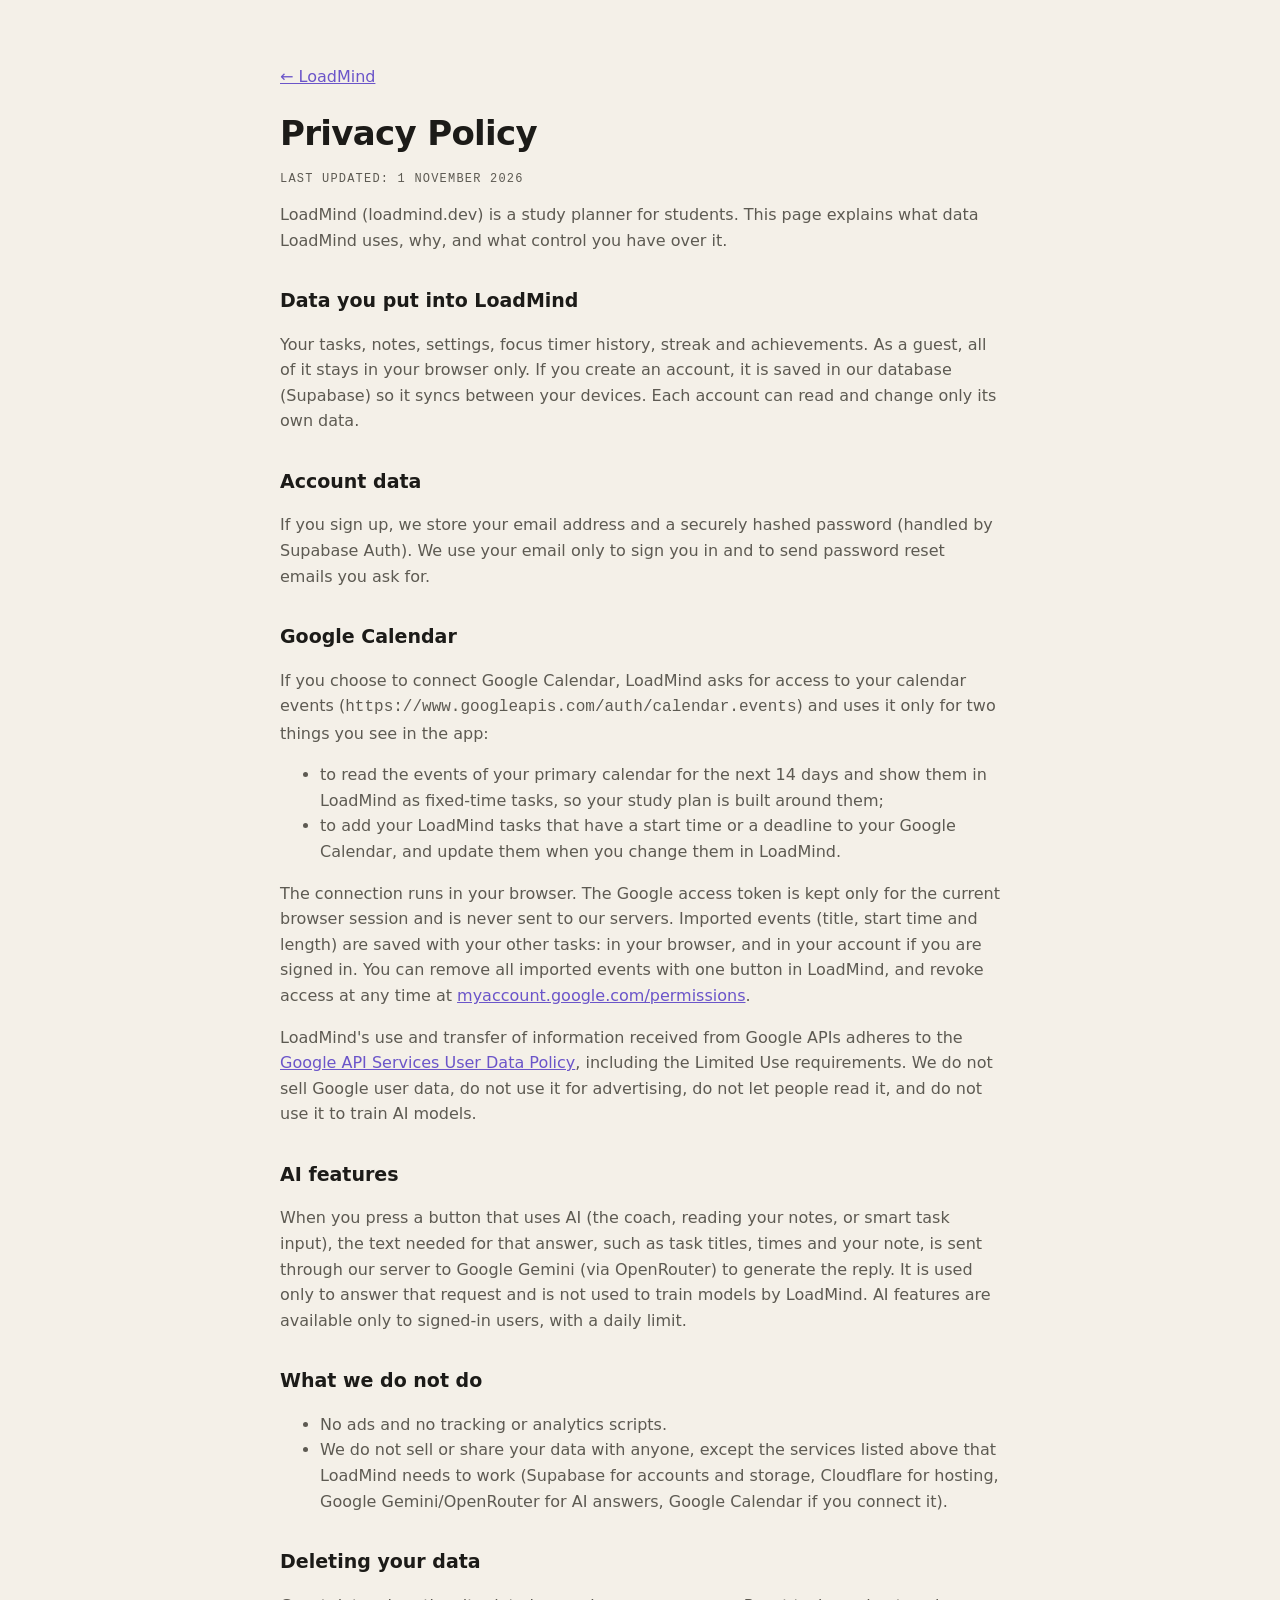
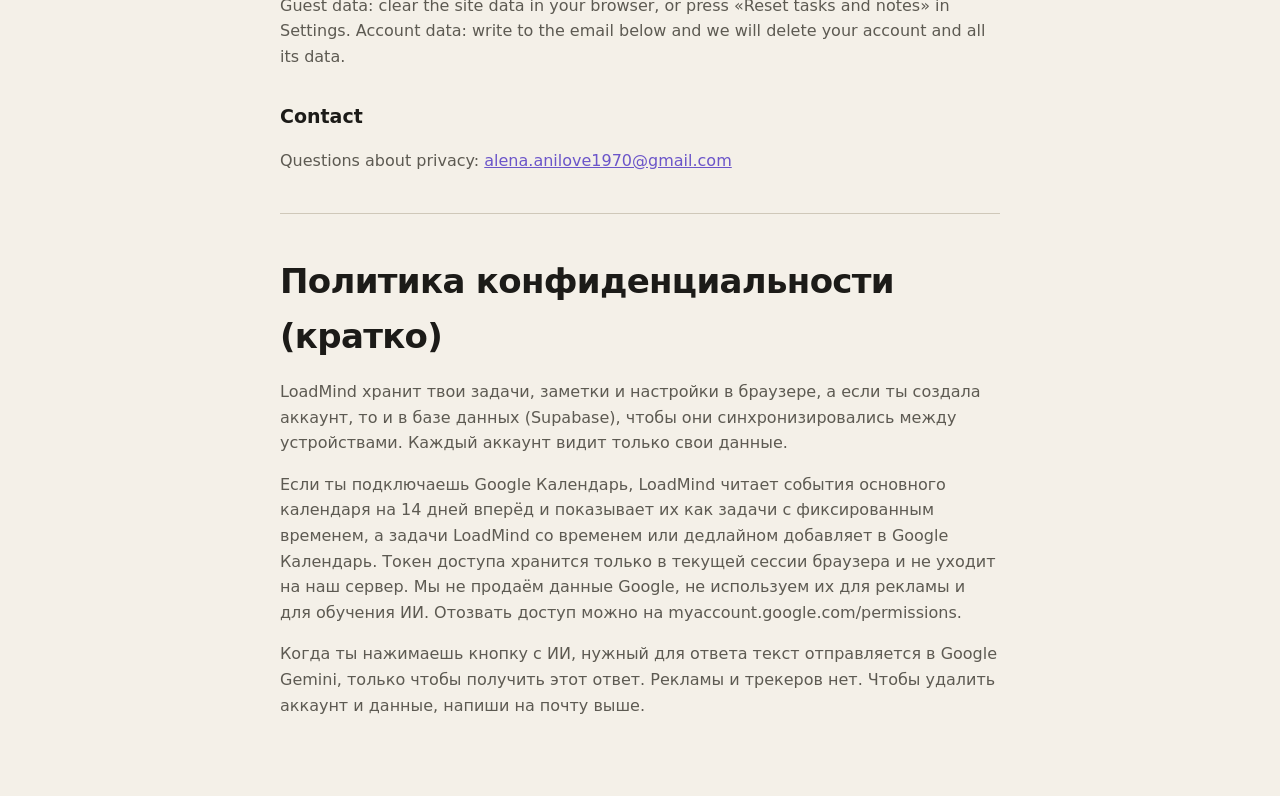
==== privacy.html @ da66a9f0 "Symbols for achievements, privacy policy and terms pages" ====
<!DOCTYPE html>
<html lang="en">
<head>
<meta charset="UTF-8">
<meta name="viewport" content="width=device-width, initial-scale=1.0">
<title>Privacy Policy · LoadMind</title>
<link rel="icon" href="data:image/svg+xml,%3Csvg xmlns='http://www.w3.org/2000/svg' viewBox='0 0 32 32'%3E%3Crect width='32' height='32' fill='%231c1b18'/%3E%3Ccircle cx='16' cy='16' r='6' fill='%23b83280'/%3E%3C/svg%3E">
<style>
:root { --paper: #151513; --ink: #efebe2; --ink-2: #b8b2a4; --rule: #3a3831; --accent: #b9a7f5; }
@media (prefers-color-scheme: light) { :root { --paper: #f4f0e8; --ink: #1c1b18; --ink-2: #5d5a52; --rule: #cfc8b9; --accent: #6b55c9; } }
body { margin: 0; background: var(--paper); color: var(--ink); font: 16px/1.6 system-ui, -apple-system, "Segoe UI", sans-serif; }
main { max-width: 720px; margin: 0 auto; padding: 48px 16px 64px; }
h1 { font-size: 34px; letter-spacing: -.02em; margin: 0 0 4px; }
h2 { font-size: 19px; margin: 32px 0 8px; }
p, li { color: var(--ink-2); }
a { color: var(--accent); }
.meta { font: 12px ui-monospace, Menlo, monospace; letter-spacing: .1em; text-transform: uppercase; color: var(--ink-2); }
hr { border: 0; border-top: 1px solid var(--rule); margin: 40px 0; }
</style>
</head>
<body>
<main>
<p><a href="/">← LoadMind</a></p>
<h1>Privacy Policy</h1>
<p class="meta">Last updated: 1 November 2026</p>

<p>LoadMind (loadmind.dev) is a study planner for students. This page explains what data LoadMind uses, why, and what control you have over it.</p>

<h2>Data you put into LoadMind</h2>
<p>Your tasks, notes, settings, focus timer history, streak and achievements. As a guest, all of it stays in your browser only. If you create an account, it is saved in our database (Supabase) so it syncs between your devices. Each account can read and change only its own data.</p>

<h2>Account data</h2>
<p>If you sign up, we store your email address and a securely hashed password (handled by Supabase Auth). We use your email only to sign you in and to send password reset emails you ask for.</p>

<h2>Google Calendar</h2>
<p>If you choose to connect Google Calendar, LoadMind asks for access to your calendar events (<code>https://www.googleapis.com/auth/calendar.events</code>) and uses it only for two things you see in the app:</p>
<ul>
  <li>to read the events of your primary calendar for the next 14 days and show them in LoadMind as fixed-time tasks, so your study plan is built around them;</li>
  <li>to add your LoadMind tasks that have a start time or a deadline to your Google Calendar, and update them when you change them in LoadMind.</li>
</ul>
<p>The connection runs in your browser. The Google access token is kept only for the current browser session and is never sent to our servers. Imported events (title, start time and length) are saved with your other tasks: in your browser, and in your account if you are signed in. You can remove all imported events with one button in LoadMind, and revoke access at any time at <a href="https://myaccount.google.com/permissions">myaccount.google.com/permissions</a>.</p>
<p>LoadMind's use and transfer of information received from Google APIs adheres to the <a href="https://developers.google.com/terms/api-services-user-data-policy">Google API Services User Data Policy</a>, including the Limited Use requirements. We do not sell Google user data, do not use it for advertising, do not let people read it, and do not use it to train AI models.</p>

<h2>AI features</h2>
<p>When you press a button that uses AI (the coach, reading your notes, or smart task input), the text needed for that answer, such as task titles, times and your note, is sent through our server to Google Gemini (via OpenRouter) to generate the reply. It is used only to answer that request and is not used to train models by LoadMind. AI features are available only to signed-in users, with a daily limit.</p>

<h2>What we do not do</h2>
<ul>
  <li>No ads and no tracking or analytics scripts.</li>
  <li>We do not sell or share your data with anyone, except the services listed above that LoadMind needs to work (Supabase for accounts and storage, Cloudflare for hosting, Google Gemini/OpenRouter for AI answers, Google Calendar if you connect it).</li>
</ul>

<h2>Deleting your data</h2>
<p>Guest data: clear the site data in your browser, or press «Reset tasks and notes» in Settings. Account data: write to the email below and we will delete your account and all its data.</p>

<h2>Contact</h2>
<p>Questions about privacy: <a href="mailto:alena.anilove1970@gmail.com">alena.anilove1970@gmail.com</a></p>

<hr>

<h1 lang="ru">Политика конфиденциальности (кратко)</h1>
<div lang="ru">
<p>LoadMind хранит твои задачи, заметки и настройки в браузере, а если ты создала аккаунт, то и в базе данных (Supabase), чтобы они синхронизировались между устройствами. Каждый аккаунт видит только свои данные.</p>
<p>Если ты подключаешь Google Календарь, LoadMind читает события основного календаря на 14 дней вперёд и показывает их как задачи с фиксированным временем, а задачи LoadMind со временем или дедлайном добавляет в Google Календарь. Токен доступа хранится только в текущей сессии браузера и не уходит на наш сервер. Мы не продаём данные Google, не используем их для рекламы и для обучения ИИ. Отозвать доступ можно на myaccount.google.com/permissions.</p>
<p>Когда ты нажимаешь кнопку с ИИ, нужный для ответа текст отправляется в Google Gemini, только чтобы получить этот ответ. Рекламы и трекеров нет. Чтобы удалить аккаунт и данные, напиши на почту выше.</p>
</div>
</main>
</body>
</html>
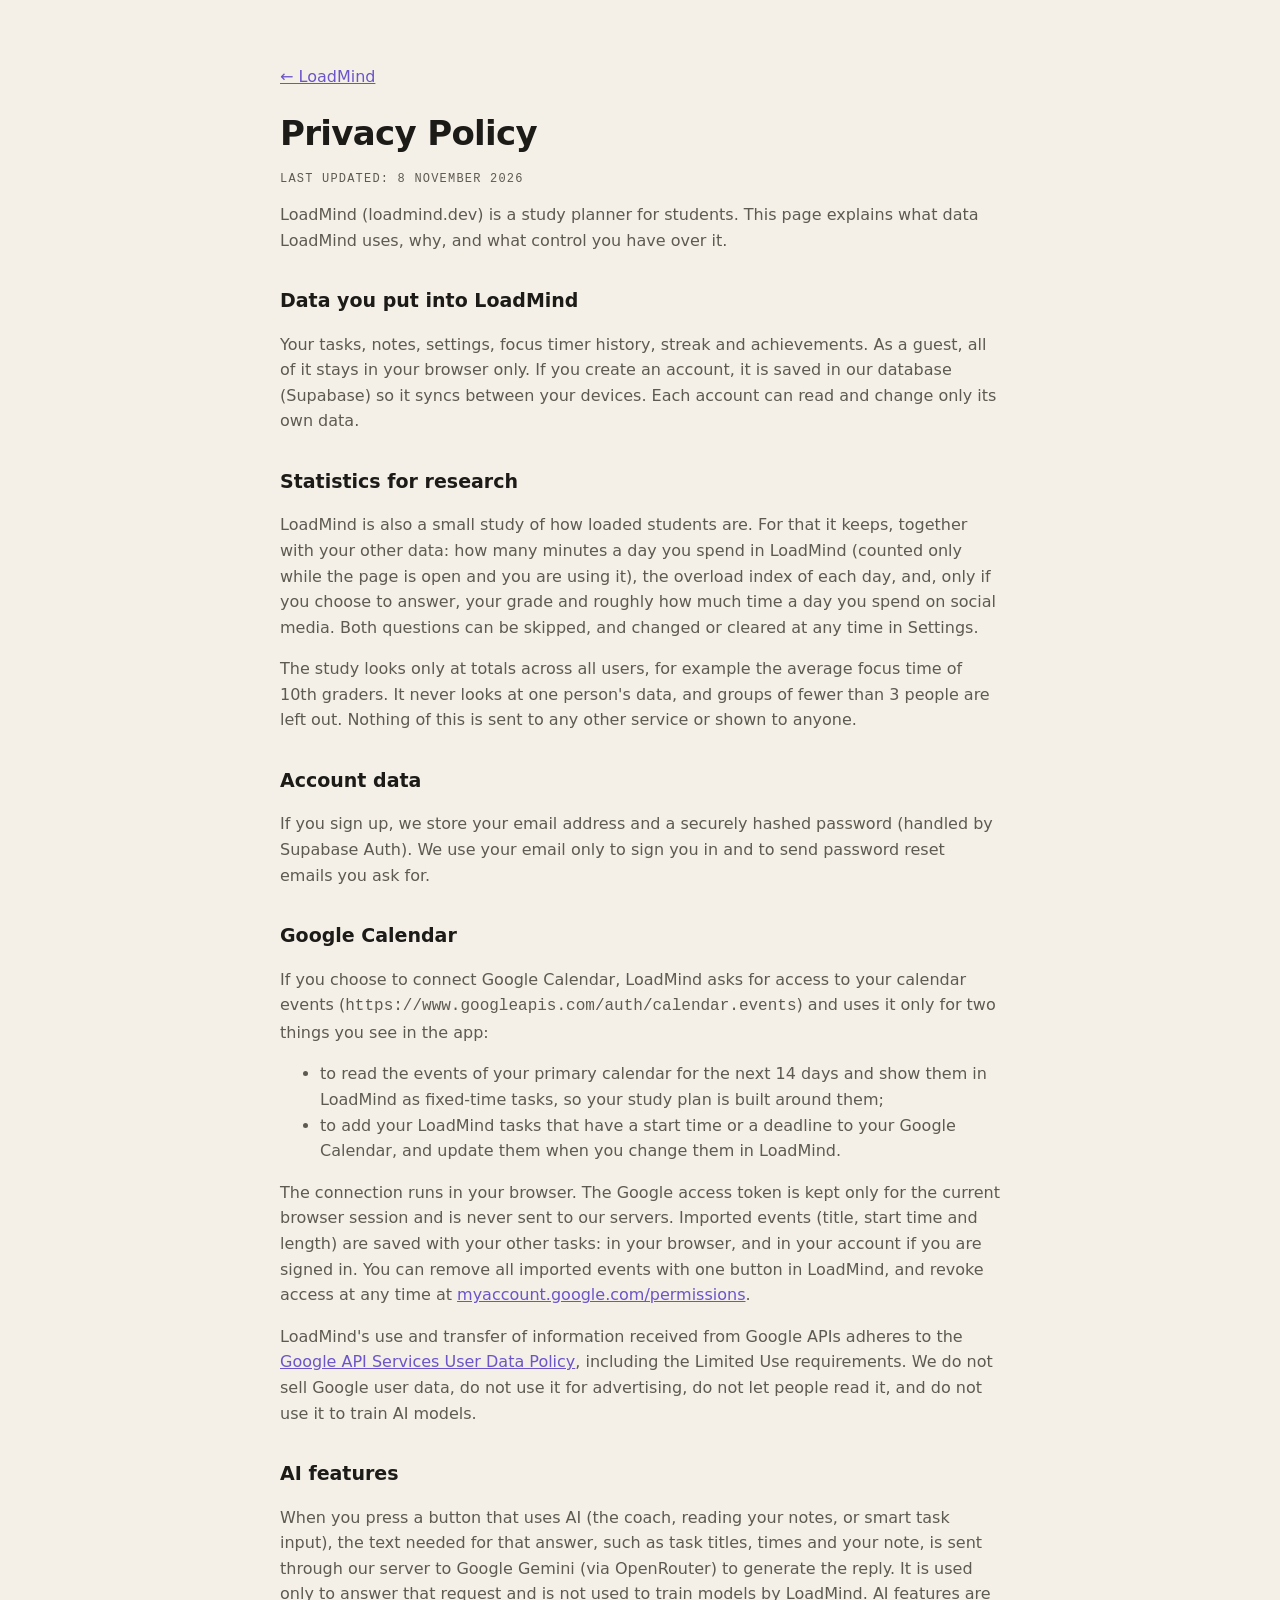
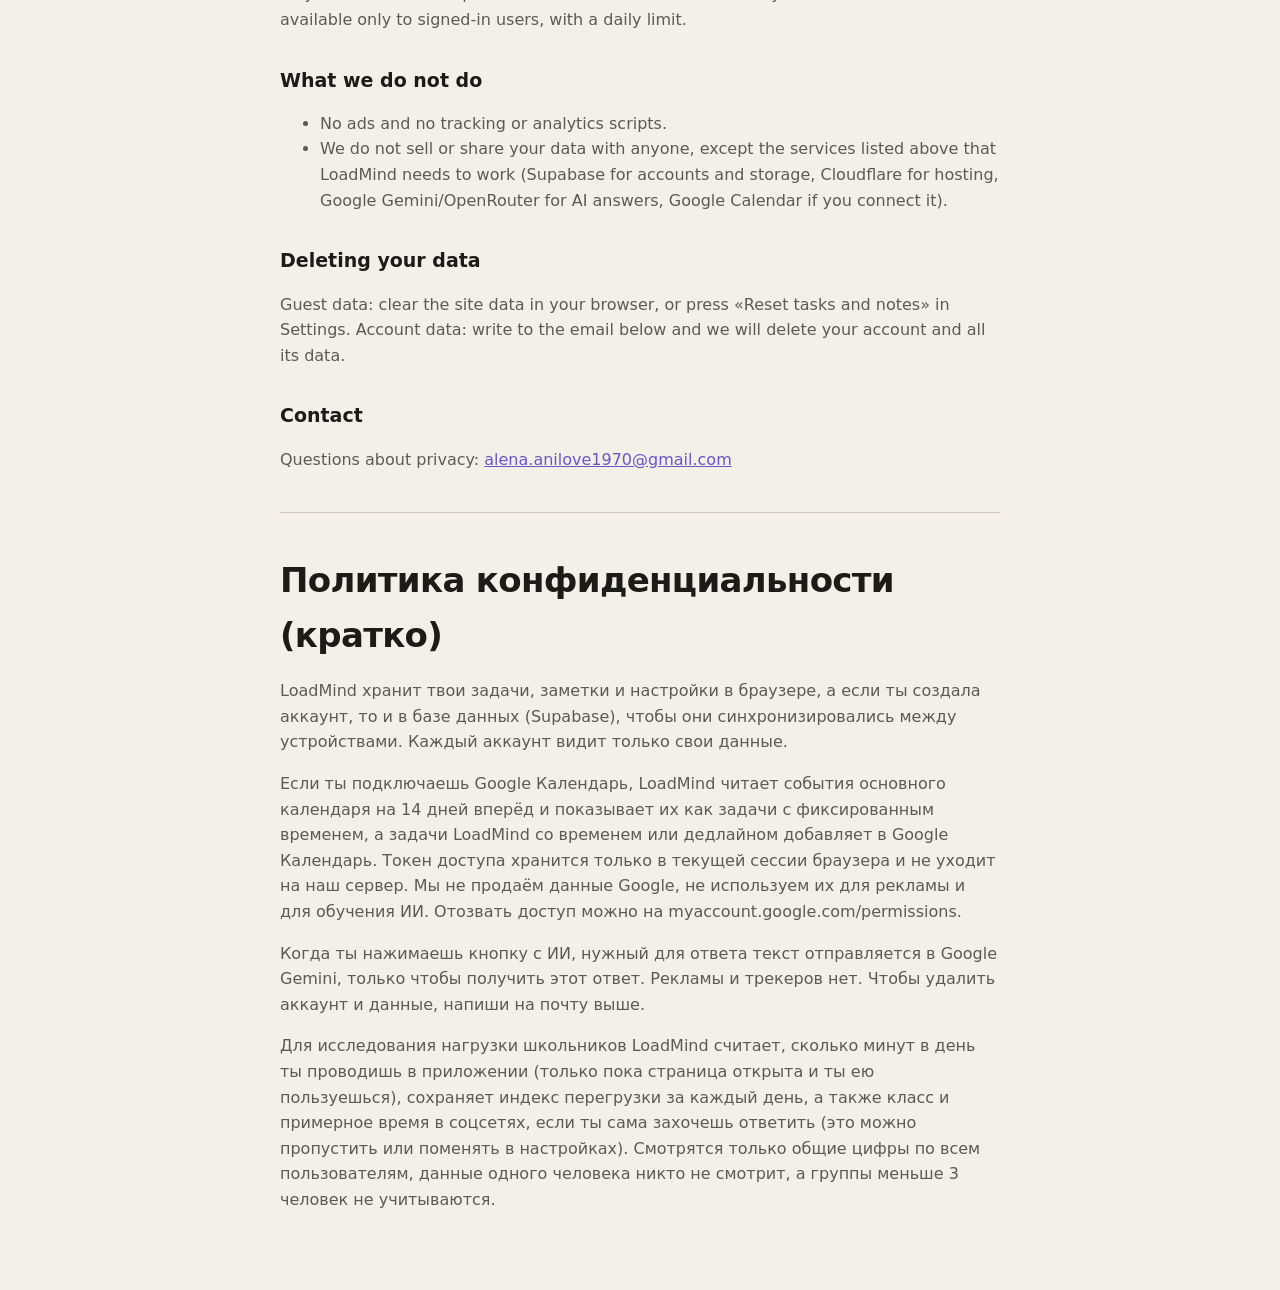
==== commit 7a9a1b16: "Time in the app, daily overload log and grade question for the workload research" ====
--- a/privacy.html
+++ b/privacy.html
@@ -22,13 +22,16 @@
 <main>
 <p><a href="/">← LoadMind</a></p>
 <h1>Privacy Policy</h1>
-<p class="meta">Last updated: 1 November 2026</p>
+<p class="meta">Last updated: 8 November 2026</p>
 
 <p>LoadMind (loadmind.dev) is a study planner for students. This page explains what data LoadMind uses, why, and what control you have over it.</p>
 
 <h2>Data you put into LoadMind</h2>
 <p>Your tasks, notes, settings, focus timer history, streak and achievements. As a guest, all of it stays in your browser only. If you create an account, it is saved in our database (Supabase) so it syncs between your devices. Each account can read and change only its own data.</p>
 
+<h2>Statistics for research</h2>
+<p>LoadMind is also a small study of how loaded students are. For that it keeps, together with your other data: how many minutes a day you spend in LoadMind (counted only while the page is open and you are using it), the overload index of each day, and, only if you choose to answer, your grade and roughly how much time a day you spend on social media. Both questions can be skipped, and changed or cleared at any time in Settings.</p>
+<p>The study looks only at totals across all users, for example the average focus time of 10th graders. It never looks at one person's data, and groups of fewer than 3 people are left out. Nothing of this is sent to any other service or shown to anyone.</p>
 <h2>Account data</h2>
 <p>If you sign up, we store your email address and a securely hashed password (handled by Supabase Auth). We use your email only to sign you in and to send password reset emails you ask for.</p>
 
@@ -63,6 +66,7 @@
 <p>LoadMind хранит твои задачи, заметки и настройки в браузере, а если ты создала аккаунт, то и в базе данных (Supabase), чтобы они синхронизировались между устройствами. Каждый аккаунт видит только свои данные.</p>
 <p>Если ты подключаешь Google Календарь, LoadMind читает события основного календаря на 14 дней вперёд и показывает их как задачи с фиксированным временем, а задачи LoadMind со временем или дедлайном добавляет в Google Календарь. Токен доступа хранится только в текущей сессии браузера и не уходит на наш сервер. Мы не продаём данные Google, не используем их для рекламы и для обучения ИИ. Отозвать доступ можно на myaccount.google.com/permissions.</p>
 <p>Когда ты нажимаешь кнопку с ИИ, нужный для ответа текст отправляется в Google Gemini, только чтобы получить этот ответ. Рекламы и трекеров нет. Чтобы удалить аккаунт и данные, напиши на почту выше.</p>
+<p>Для исследования нагрузки школьников LoadMind считает, сколько минут в день ты проводишь в приложении (только пока страница открыта и ты ею пользуешься), сохраняет индекс перегрузки за каждый день, а также класс и примерное время в соцсетях, если ты сама захочешь ответить (это можно пропустить или поменять в настройках). Смотрятся только общие цифры по всем пользователям, данные одного человека никто не смотрит, а группы меньше 3 человек не учитываются.</p>
 </div>
 </main>
 </body>
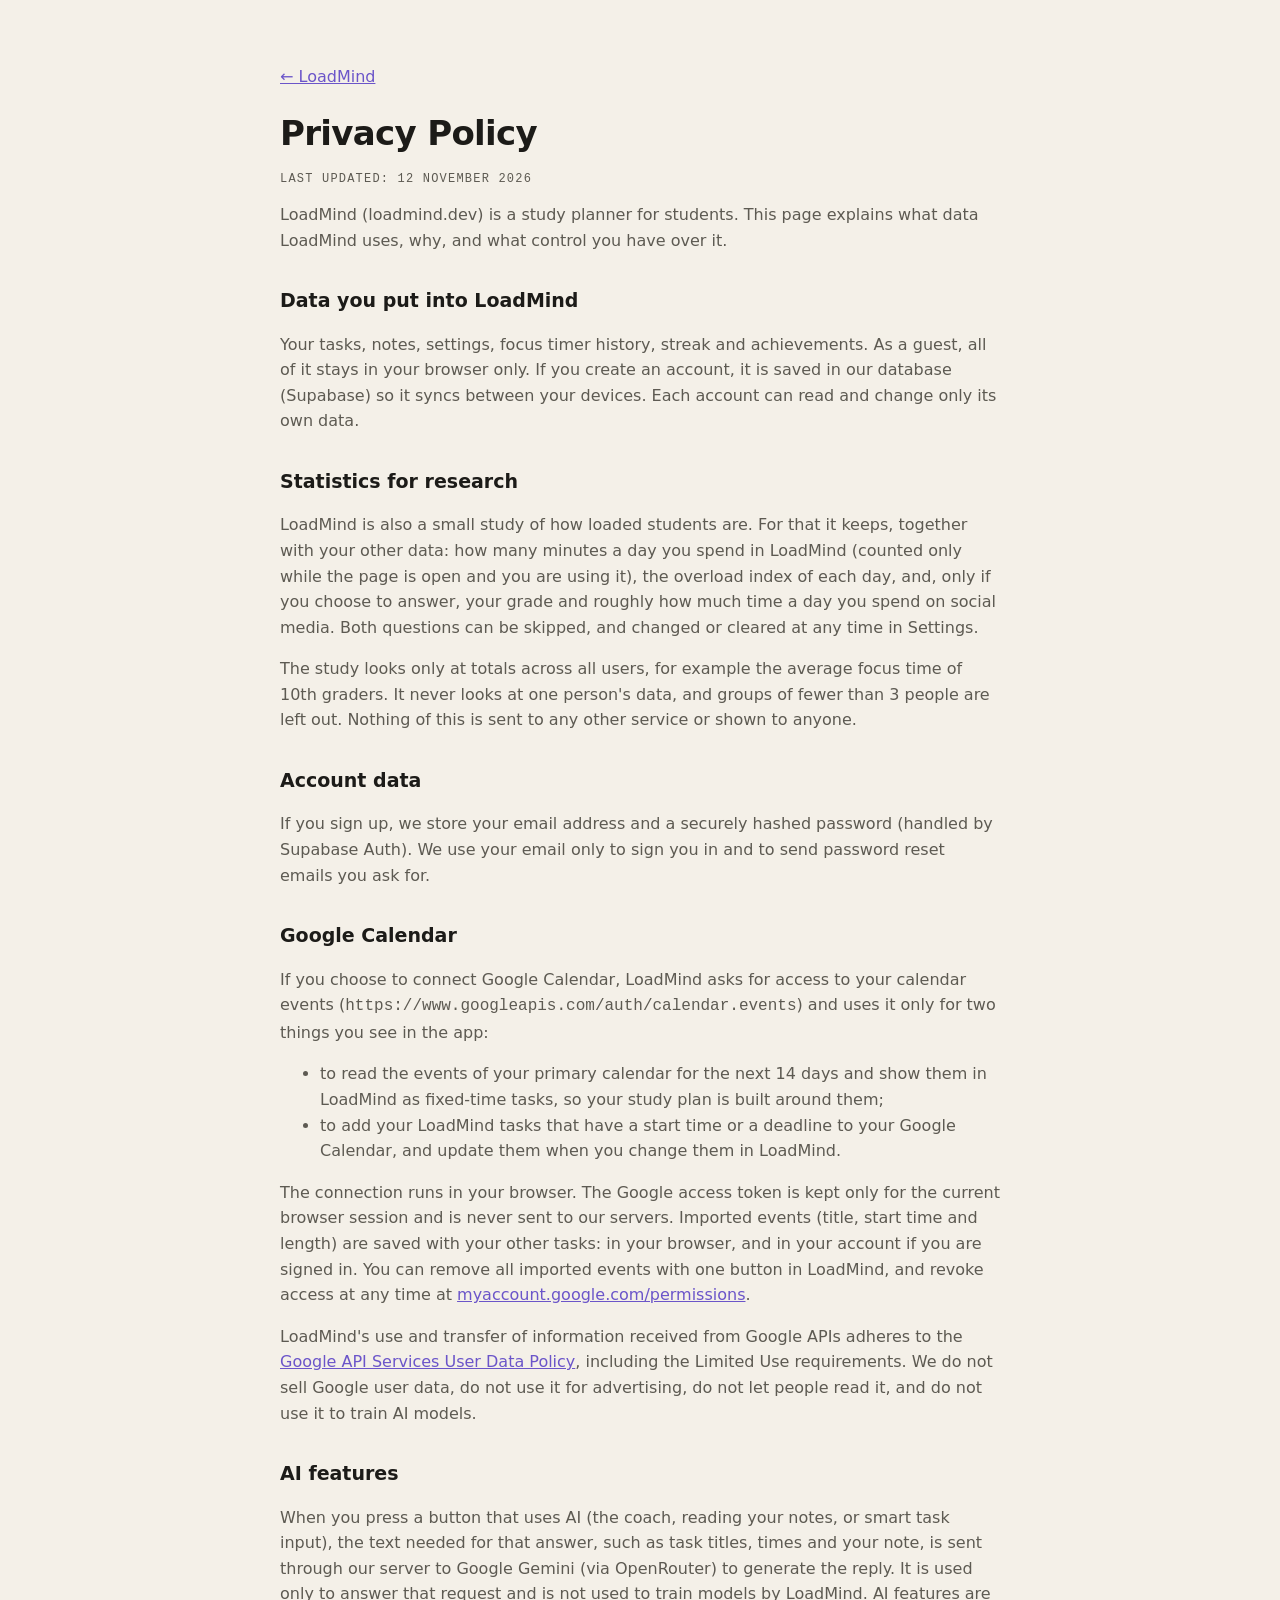
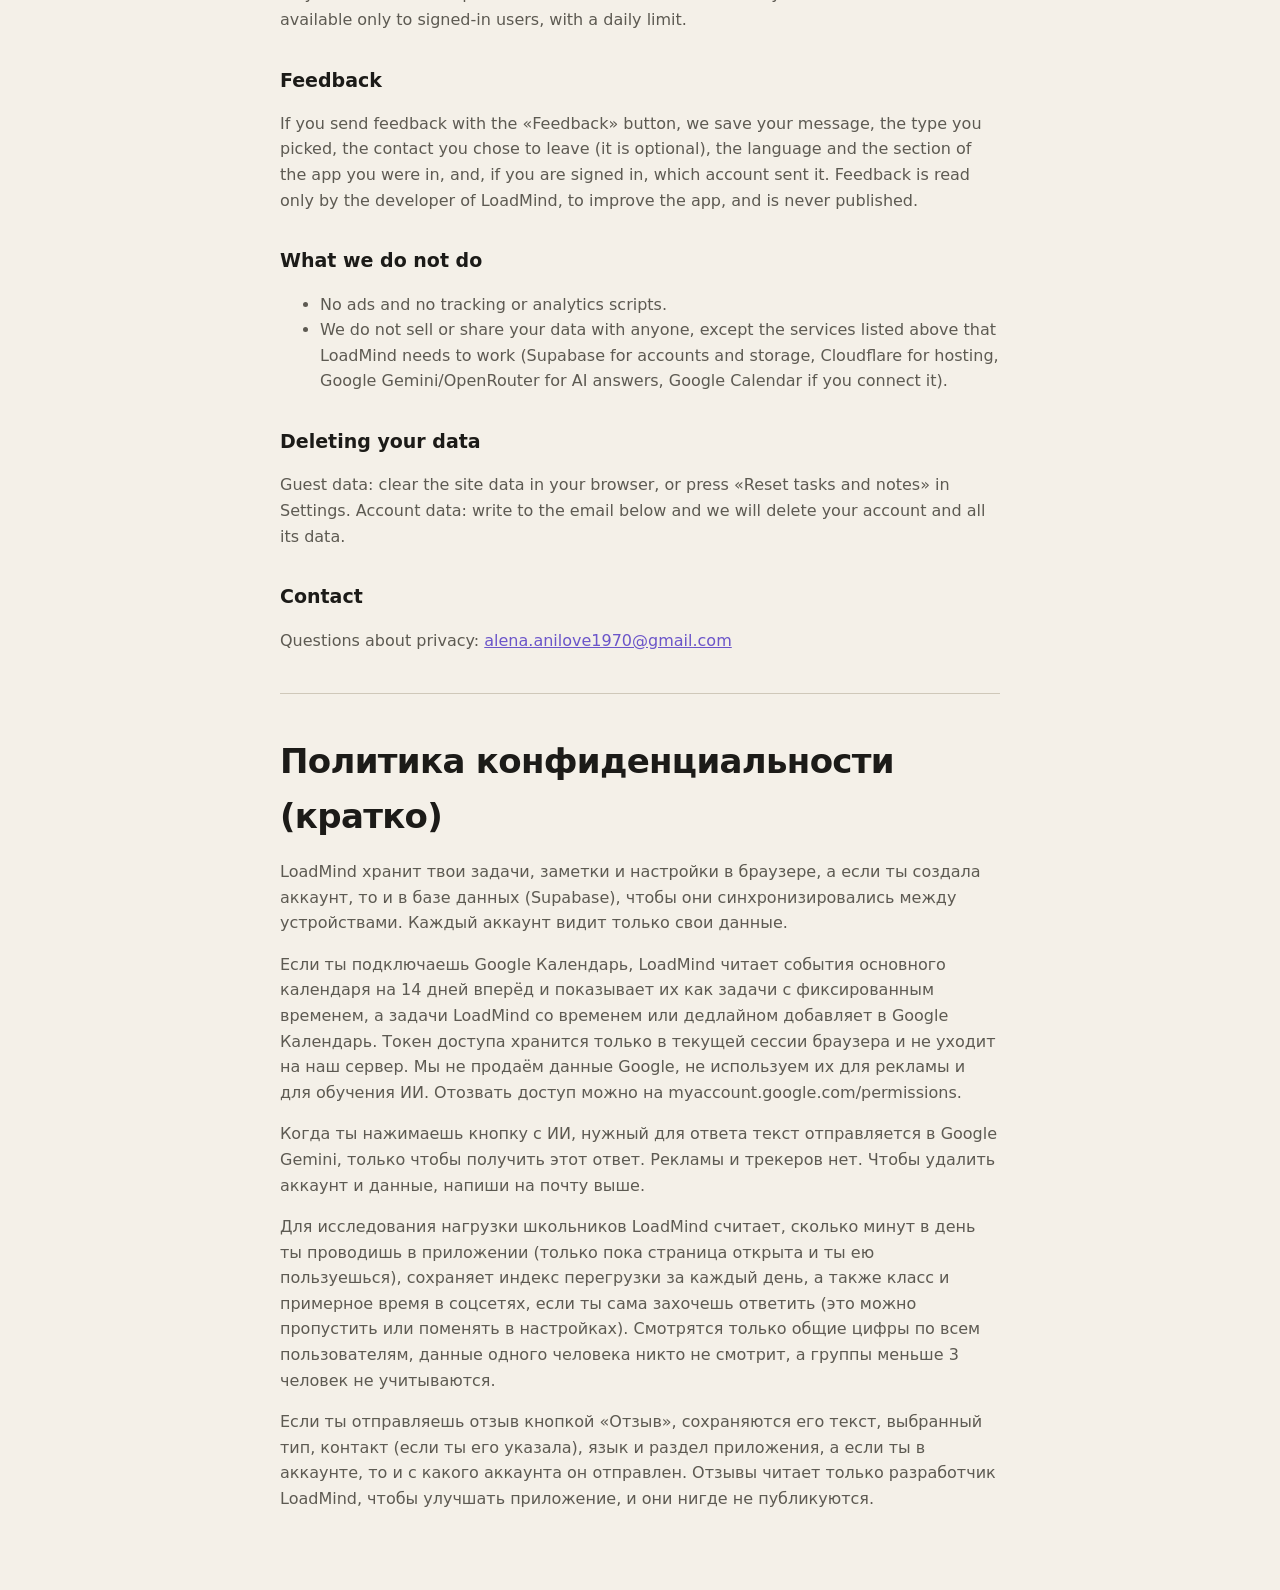
==== commit 9c7934ef: "Add a feedback button The button in the top bar (and the link in the footer) opens a short form: typ" ====
--- a/privacy.html
+++ b/privacy.html
@@ -22,7 +22,7 @@
 <main>
 <p><a href="/">← LoadMind</a></p>
 <h1>Privacy Policy</h1>
-<p class="meta">Last updated: 8 November 2026</p>
+<p class="meta">Last updated: 12 November 2026</p>
 
 <p>LoadMind (loadmind.dev) is a study planner for students. This page explains what data LoadMind uses, why, and what control you have over it.</p>
 
@@ -47,6 +47,9 @@
 <h2>AI features</h2>
 <p>When you press a button that uses AI (the coach, reading your notes, or smart task input), the text needed for that answer, such as task titles, times and your note, is sent through our server to Google Gemini (via OpenRouter) to generate the reply. It is used only to answer that request and is not used to train models by LoadMind. AI features are available only to signed-in users, with a daily limit.</p>
 
+<h2>Feedback</h2>
+<p>If you send feedback with the «Feedback» button, we save your message, the type you picked, the contact you chose to leave (it is optional), the language and the section of the app you were in, and, if you are signed in, which account sent it. Feedback is read only by the developer of LoadMind, to improve the app, and is never published.</p>
+
 <h2>What we do not do</h2>
 <ul>
   <li>No ads and no tracking or analytics scripts.</li>
@@ -67,6 +70,7 @@
 <p>Если ты подключаешь Google Календарь, LoadMind читает события основного календаря на 14 дней вперёд и показывает их как задачи с фиксированным временем, а задачи LoadMind со временем или дедлайном добавляет в Google Календарь. Токен доступа хранится только в текущей сессии браузера и не уходит на наш сервер. Мы не продаём данные Google, не используем их для рекламы и для обучения ИИ. Отозвать доступ можно на myaccount.google.com/permissions.</p>
 <p>Когда ты нажимаешь кнопку с ИИ, нужный для ответа текст отправляется в Google Gemini, только чтобы получить этот ответ. Рекламы и трекеров нет. Чтобы удалить аккаунт и данные, напиши на почту выше.</p>
 <p>Для исследования нагрузки школьников LoadMind считает, сколько минут в день ты проводишь в приложении (только пока страница открыта и ты ею пользуешься), сохраняет индекс перегрузки за каждый день, а также класс и примерное время в соцсетях, если ты сама захочешь ответить (это можно пропустить или поменять в настройках). Смотрятся только общие цифры по всем пользователям, данные одного человека никто не смотрит, а группы меньше 3 человек не учитываются.</p>
+<p>Если ты отправляешь отзыв кнопкой «Отзыв», сохраняются его текст, выбранный тип, контакт (если ты его указала), язык и раздел приложения, а если ты в аккаунте, то и с какого аккаунта он отправлен. Отзывы читает только разработчик LoadMind, чтобы улучшать приложение, и они нигде не публикуются.</p>
 </div>
 </main>
 </body>
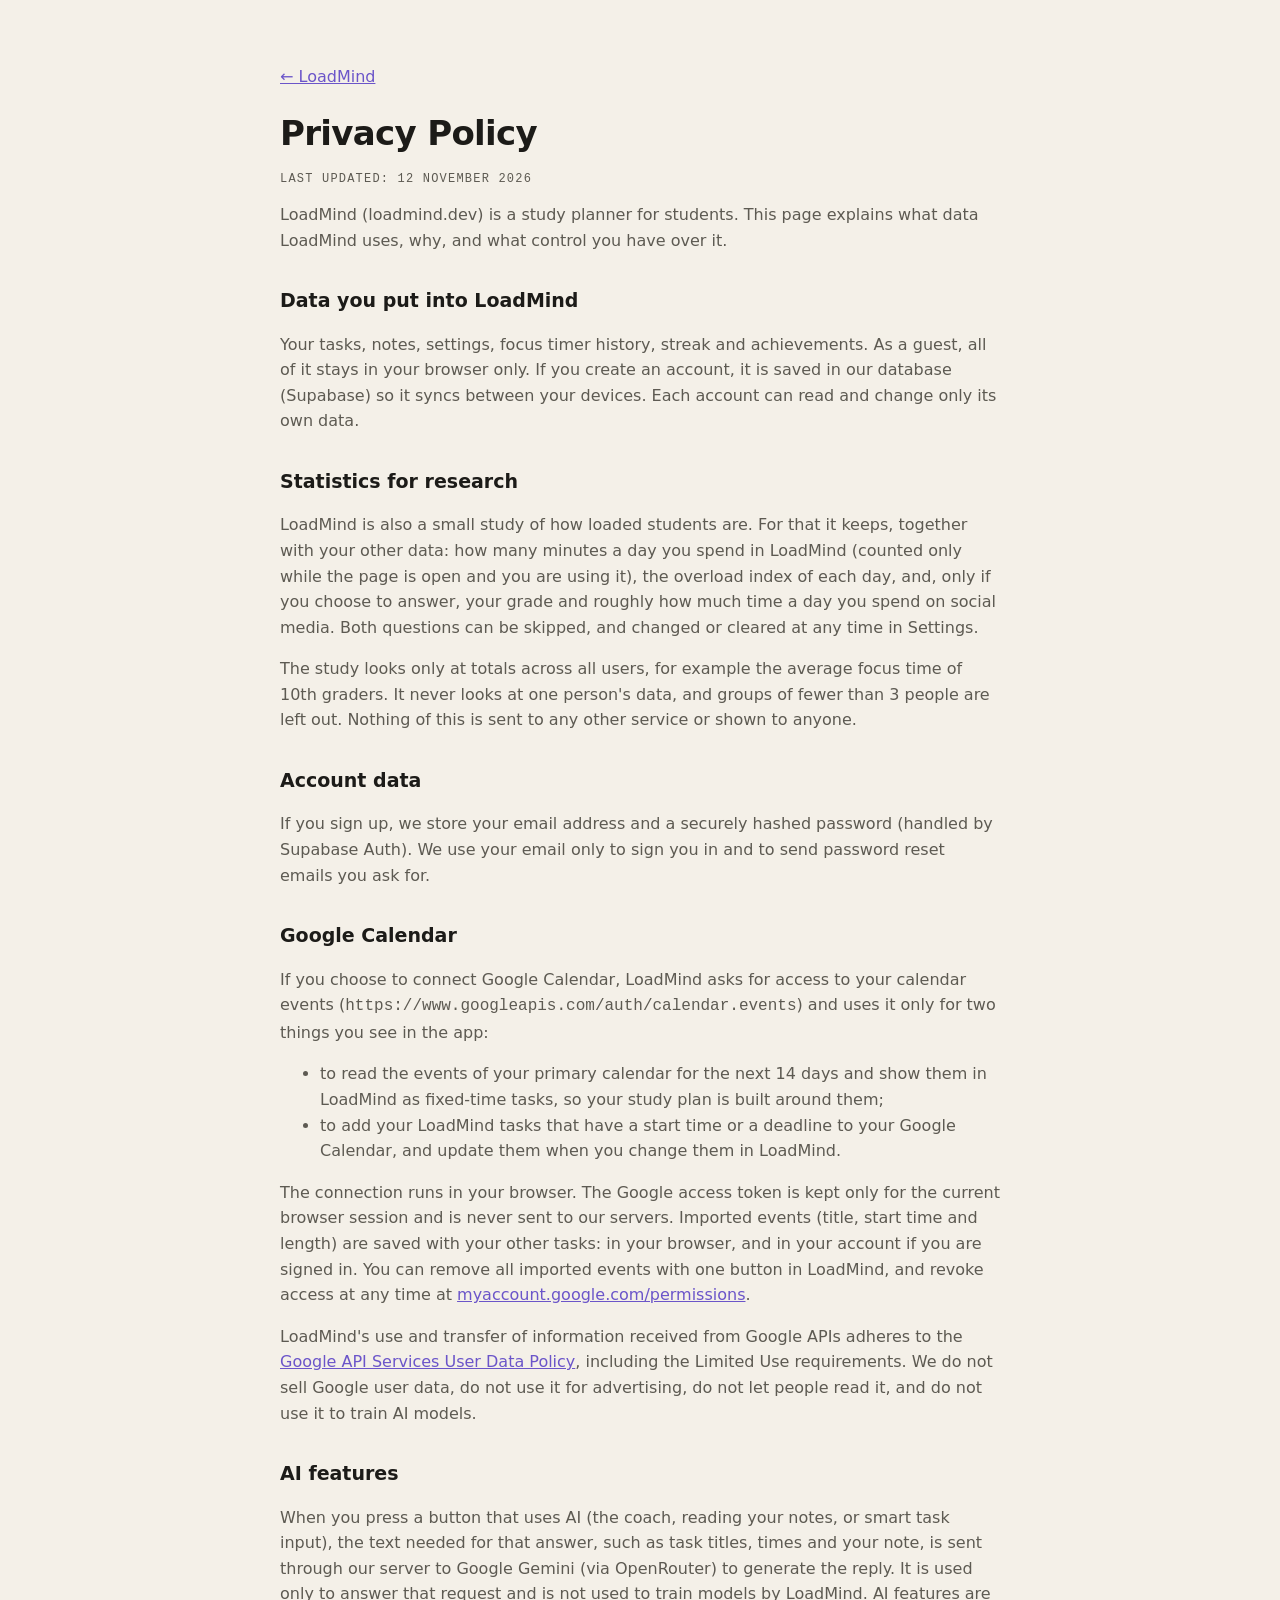
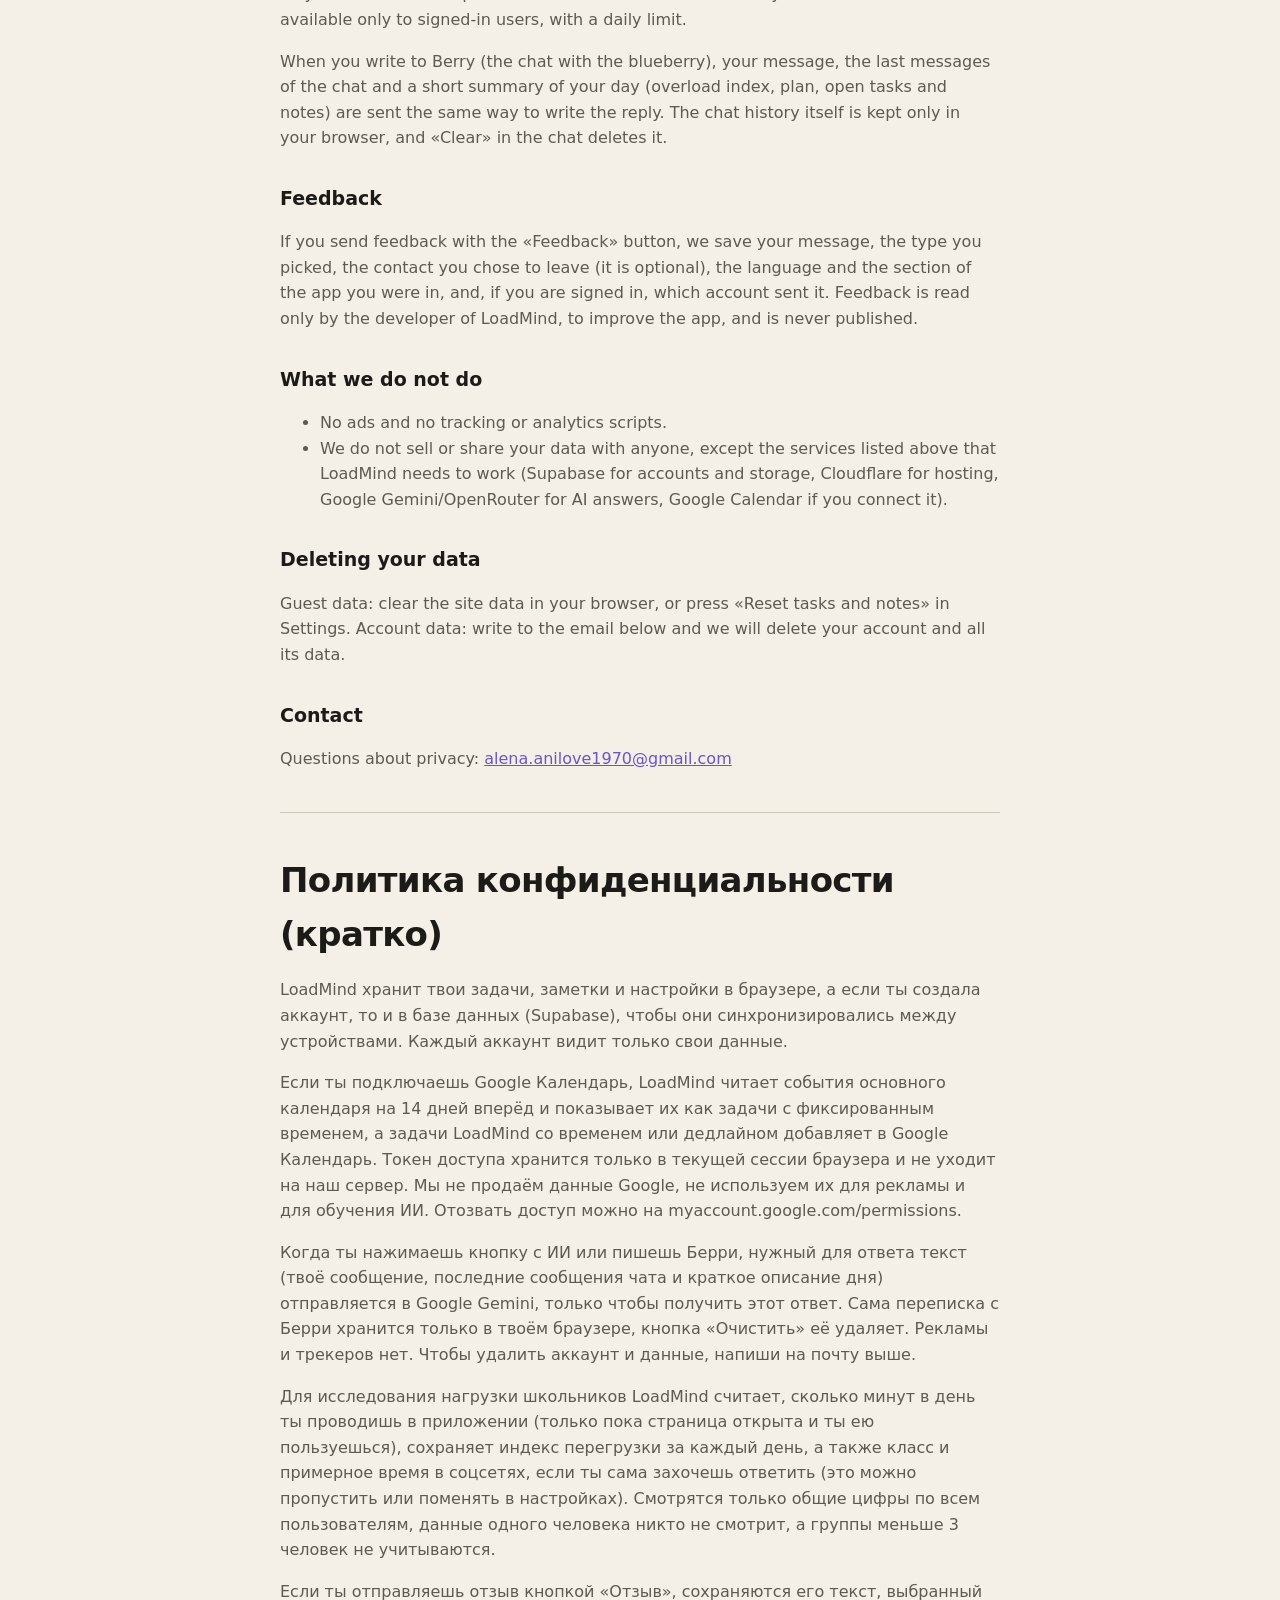
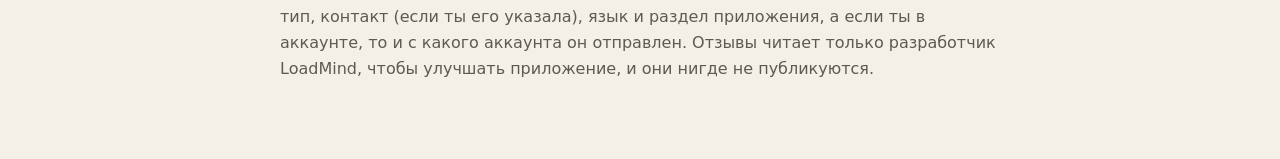
==== commit 2df06af0: "Berry: a blueberry you can talk to, in place of the coach The character is called Berry now and repl" ====
--- a/privacy.html
+++ b/privacy.html
@@ -46,6 +46,7 @@
 
 <h2>AI features</h2>
 <p>When you press a button that uses AI (the coach, reading your notes, or smart task input), the text needed for that answer, such as task titles, times and your note, is sent through our server to Google Gemini (via OpenRouter) to generate the reply. It is used only to answer that request and is not used to train models by LoadMind. AI features are available only to signed-in users, with a daily limit.</p>
+<p>When you write to Berry (the chat with the blueberry), your message, the last messages of the chat and a short summary of your day (overload index, plan, open tasks and notes) are sent the same way to write the reply. The chat history itself is kept only in your browser, and «Clear» in the chat deletes it.</p>
 
 <h2>Feedback</h2>
 <p>If you send feedback with the «Feedback» button, we save your message, the type you picked, the contact you chose to leave (it is optional), the language and the section of the app you were in, and, if you are signed in, which account sent it. Feedback is read only by the developer of LoadMind, to improve the app, and is never published.</p>
@@ -68,7 +69,7 @@
 <div lang="ru">
 <p>LoadMind хранит твои задачи, заметки и настройки в браузере, а если ты создала аккаунт, то и в базе данных (Supabase), чтобы они синхронизировались между устройствами. Каждый аккаунт видит только свои данные.</p>
 <p>Если ты подключаешь Google Календарь, LoadMind читает события основного календаря на 14 дней вперёд и показывает их как задачи с фиксированным временем, а задачи LoadMind со временем или дедлайном добавляет в Google Календарь. Токен доступа хранится только в текущей сессии браузера и не уходит на наш сервер. Мы не продаём данные Google, не используем их для рекламы и для обучения ИИ. Отозвать доступ можно на myaccount.google.com/permissions.</p>
-<p>Когда ты нажимаешь кнопку с ИИ, нужный для ответа текст отправляется в Google Gemini, только чтобы получить этот ответ. Рекламы и трекеров нет. Чтобы удалить аккаунт и данные, напиши на почту выше.</p>
+<p>Когда ты нажимаешь кнопку с ИИ или пишешь Берри, нужный для ответа текст (твоё сообщение, последние сообщения чата и краткое описание дня) отправляется в Google Gemini, только чтобы получить этот ответ. Сама переписка с Берри хранится только в твоём браузере, кнопка «Очистить» её удаляет. Рекламы и трекеров нет. Чтобы удалить аккаунт и данные, напиши на почту выше.</p>
 <p>Для исследования нагрузки школьников LoadMind считает, сколько минут в день ты проводишь в приложении (только пока страница открыта и ты ею пользуешься), сохраняет индекс перегрузки за каждый день, а также класс и примерное время в соцсетях, если ты сама захочешь ответить (это можно пропустить или поменять в настройках). Смотрятся только общие цифры по всем пользователям, данные одного человека никто не смотрит, а группы меньше 3 человек не учитываются.</p>
 <p>Если ты отправляешь отзыв кнопкой «Отзыв», сохраняются его текст, выбранный тип, контакт (если ты его указала), язык и раздел приложения, а если ты в аккаунте, то и с какого аккаунта он отправлен. Отзывы читает только разработчик LoadMind, чтобы улучшать приложение, и они нигде не публикуются.</p>
 </div>
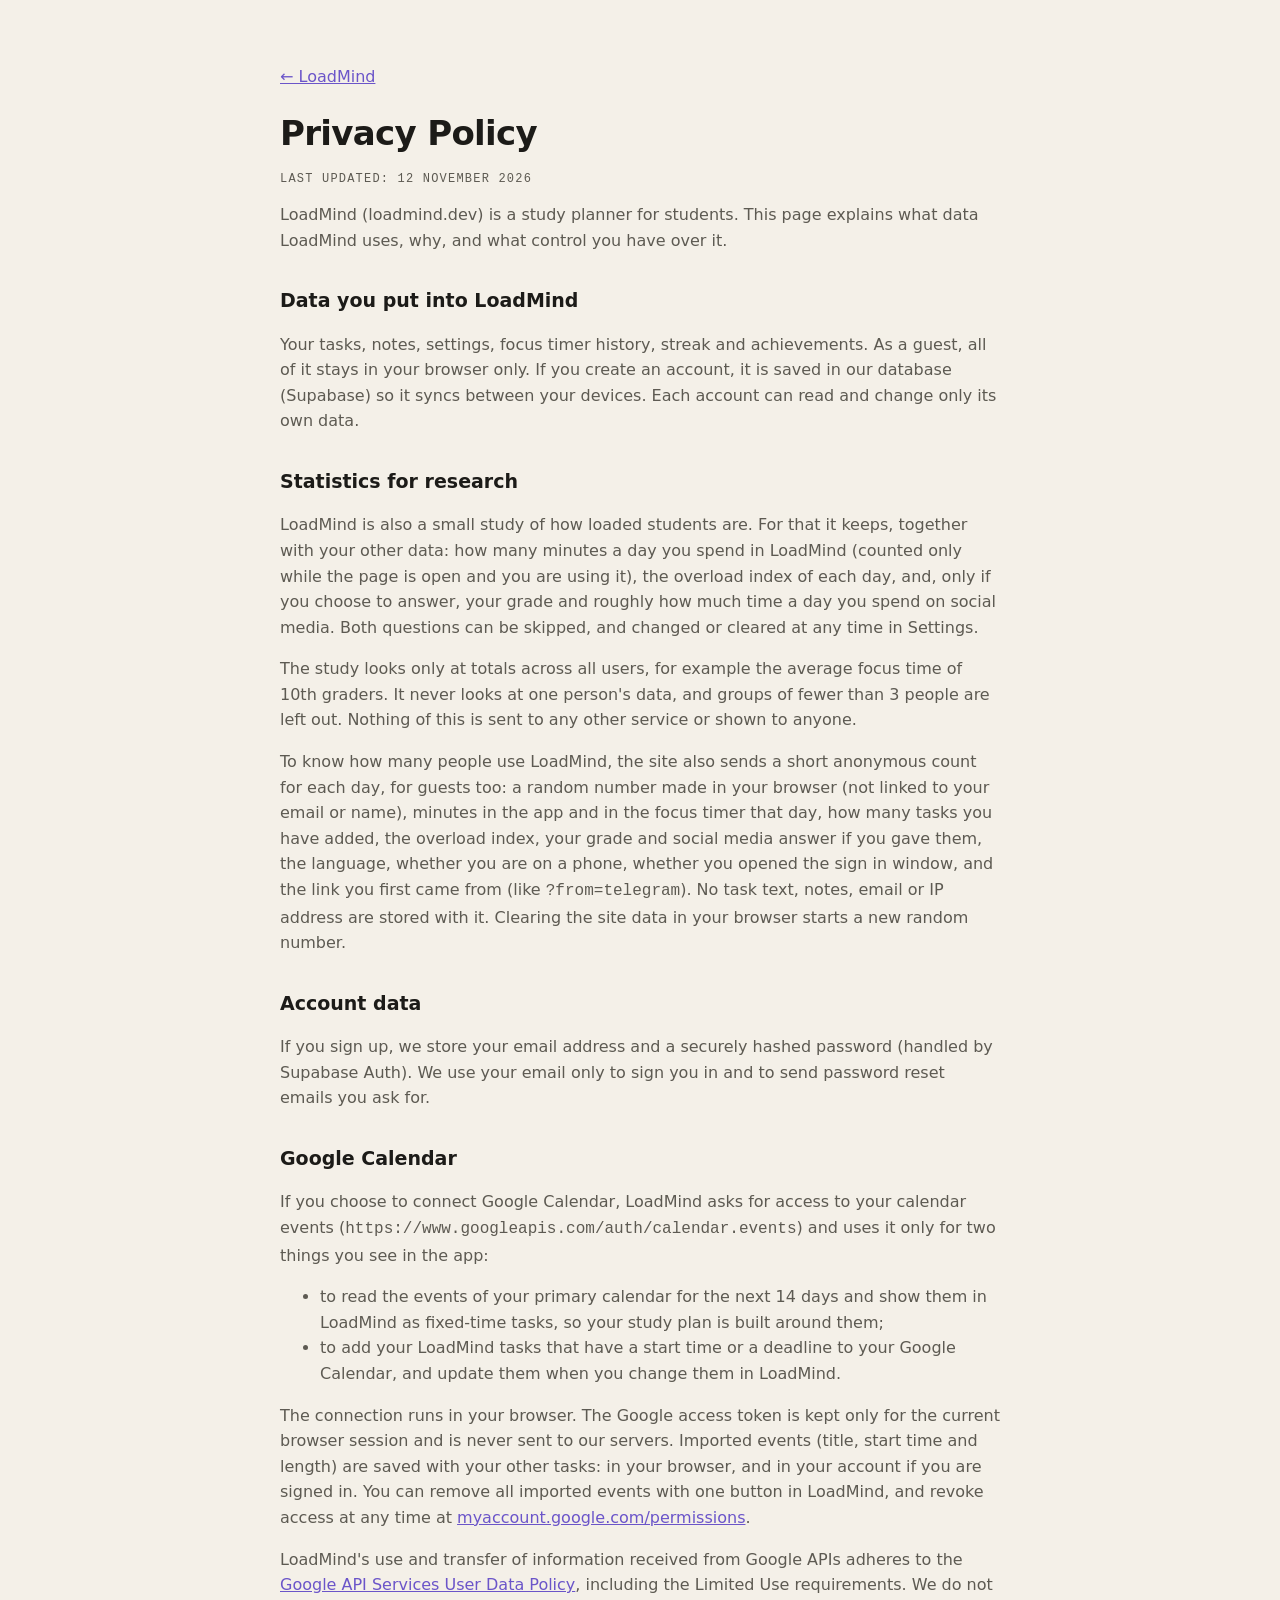
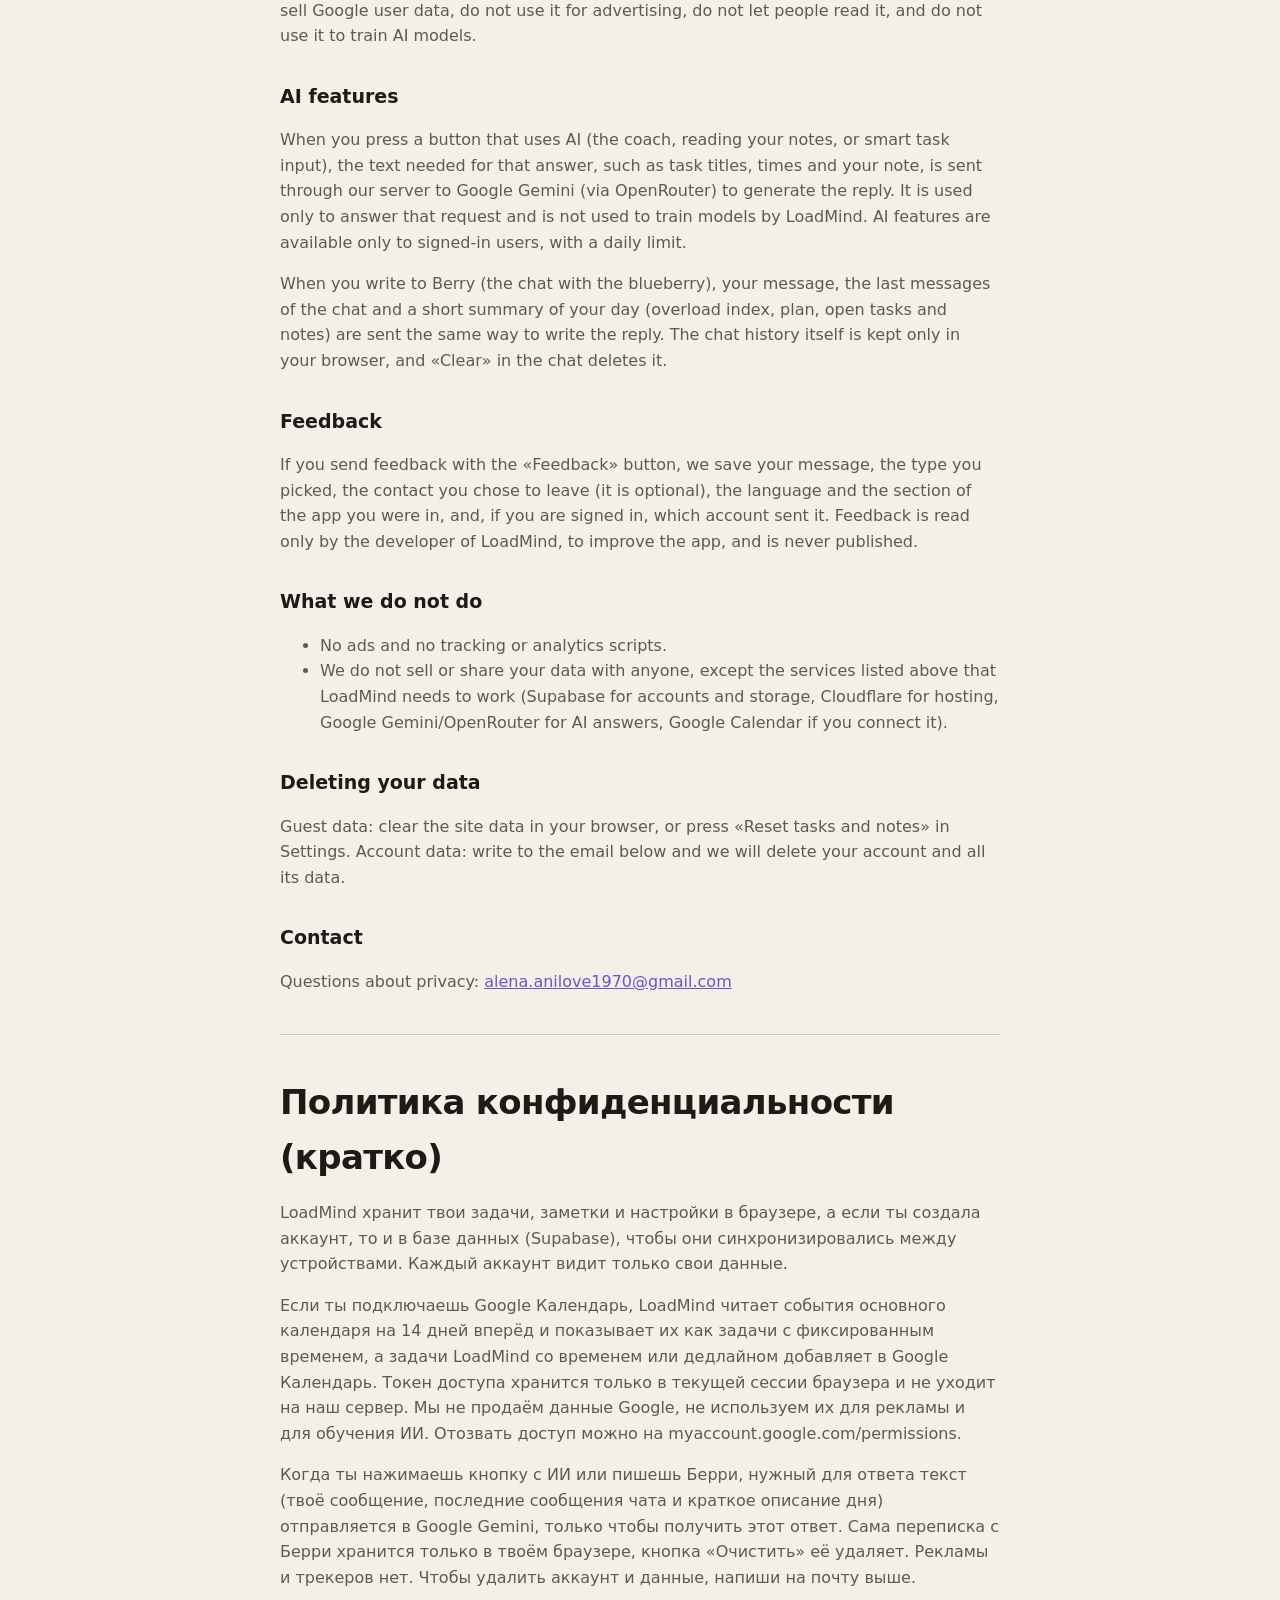
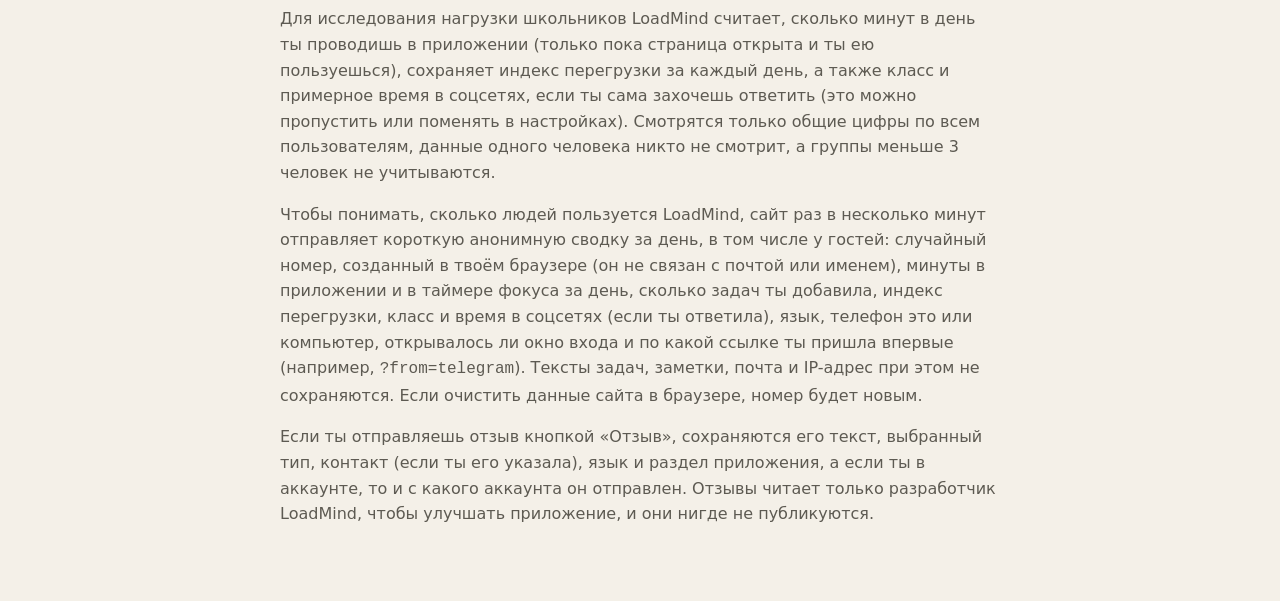
==== commit c08fbd2d: "Count visits and usage anonymously, guests included" ====
--- a/privacy.html
+++ b/privacy.html
@@ -4,7 +4,8 @@
 <meta charset="UTF-8">
 <meta name="viewport" content="width=device-width, initial-scale=1.0">
 <title>Privacy Policy · LoadMind</title>
-<link rel="icon" href="data:image/svg+xml,%3Csvg xmlns='http://www.w3.org/2000/svg' viewBox='0 0 32 32'%3E%3Crect width='32' height='32' fill='%231c1b18'/%3E%3Ccircle cx='16' cy='16' r='6' fill='%23b83280'/%3E%3C/svg%3E">
+<link rel="icon" href="icons/favicon.svg?v=2" type="image/svg+xml">
+<link rel="icon" href="icons/favicon-32.png?v=2" sizes="32x32" type="image/png">
 <style>
 :root { --paper: #151513; --ink: #efebe2; --ink-2: #b8b2a4; --rule: #3a3831; --accent: #b9a7f5; }
 @media (prefers-color-scheme: light) { :root { --paper: #f4f0e8; --ink: #1c1b18; --ink-2: #5d5a52; --rule: #cfc8b9; --accent: #6b55c9; } }
@@ -32,6 +33,7 @@
 <h2>Statistics for research</h2>
 <p>LoadMind is also a small study of how loaded students are. For that it keeps, together with your other data: how many minutes a day you spend in LoadMind (counted only while the page is open and you are using it), the overload index of each day, and, only if you choose to answer, your grade and roughly how much time a day you spend on social media. Both questions can be skipped, and changed or cleared at any time in Settings.</p>
 <p>The study looks only at totals across all users, for example the average focus time of 10th graders. It never looks at one person's data, and groups of fewer than 3 people are left out. Nothing of this is sent to any other service or shown to anyone.</p>
+<p>To know how many people use LoadMind, the site also sends a short anonymous count for each day, for guests too: a random number made in your browser (not linked to your email or name), minutes in the app and in the focus timer that day, how many tasks you have added, the overload index, your grade and social media answer if you gave them, the language, whether you are on a phone, whether you opened the sign in window, and the link you first came from (like <code>?from=telegram</code>). No task text, notes, email or IP address are stored with it. Clearing the site data in your browser starts a new random number.</p>
 <h2>Account data</h2>
 <p>If you sign up, we store your email address and a securely hashed password (handled by Supabase Auth). We use your email only to sign you in and to send password reset emails you ask for.</p>
 
@@ -71,6 +73,7 @@
 <p>Если ты подключаешь Google Календарь, LoadMind читает события основного календаря на 14 дней вперёд и показывает их как задачи с фиксированным временем, а задачи LoadMind со временем или дедлайном добавляет в Google Календарь. Токен доступа хранится только в текущей сессии браузера и не уходит на наш сервер. Мы не продаём данные Google, не используем их для рекламы и для обучения ИИ. Отозвать доступ можно на myaccount.google.com/permissions.</p>
 <p>Когда ты нажимаешь кнопку с ИИ или пишешь Берри, нужный для ответа текст (твоё сообщение, последние сообщения чата и краткое описание дня) отправляется в Google Gemini, только чтобы получить этот ответ. Сама переписка с Берри хранится только в твоём браузере, кнопка «Очистить» её удаляет. Рекламы и трекеров нет. Чтобы удалить аккаунт и данные, напиши на почту выше.</p>
 <p>Для исследования нагрузки школьников LoadMind считает, сколько минут в день ты проводишь в приложении (только пока страница открыта и ты ею пользуешься), сохраняет индекс перегрузки за каждый день, а также класс и примерное время в соцсетях, если ты сама захочешь ответить (это можно пропустить или поменять в настройках). Смотрятся только общие цифры по всем пользователям, данные одного человека никто не смотрит, а группы меньше 3 человек не учитываются.</p>
+<p>Чтобы понимать, сколько людей пользуется LoadMind, сайт раз в несколько минут отправляет короткую анонимную сводку за день, в том числе у гостей: случайный номер, созданный в твоём браузере (он не связан с почтой или именем), минуты в приложении и в таймере фокуса за день, сколько задач ты добавила, индекс перегрузки, класс и время в соцсетях (если ты ответила), язык, телефон это или компьютер, открывалось ли окно входа и по какой ссылке ты пришла впервые (например, <code>?from=telegram</code>). Тексты задач, заметки, почта и IP-адрес при этом не сохраняются. Если очистить данные сайта в браузере, номер будет новым.</p>
 <p>Если ты отправляешь отзыв кнопкой «Отзыв», сохраняются его текст, выбранный тип, контакт (если ты его указала), язык и раздел приложения, а если ты в аккаунте, то и с какого аккаунта он отправлен. Отзывы читает только разработчик LoadMind, чтобы улучшать приложение, и они нигде не публикуются.</p>
 </div>
 </main>
